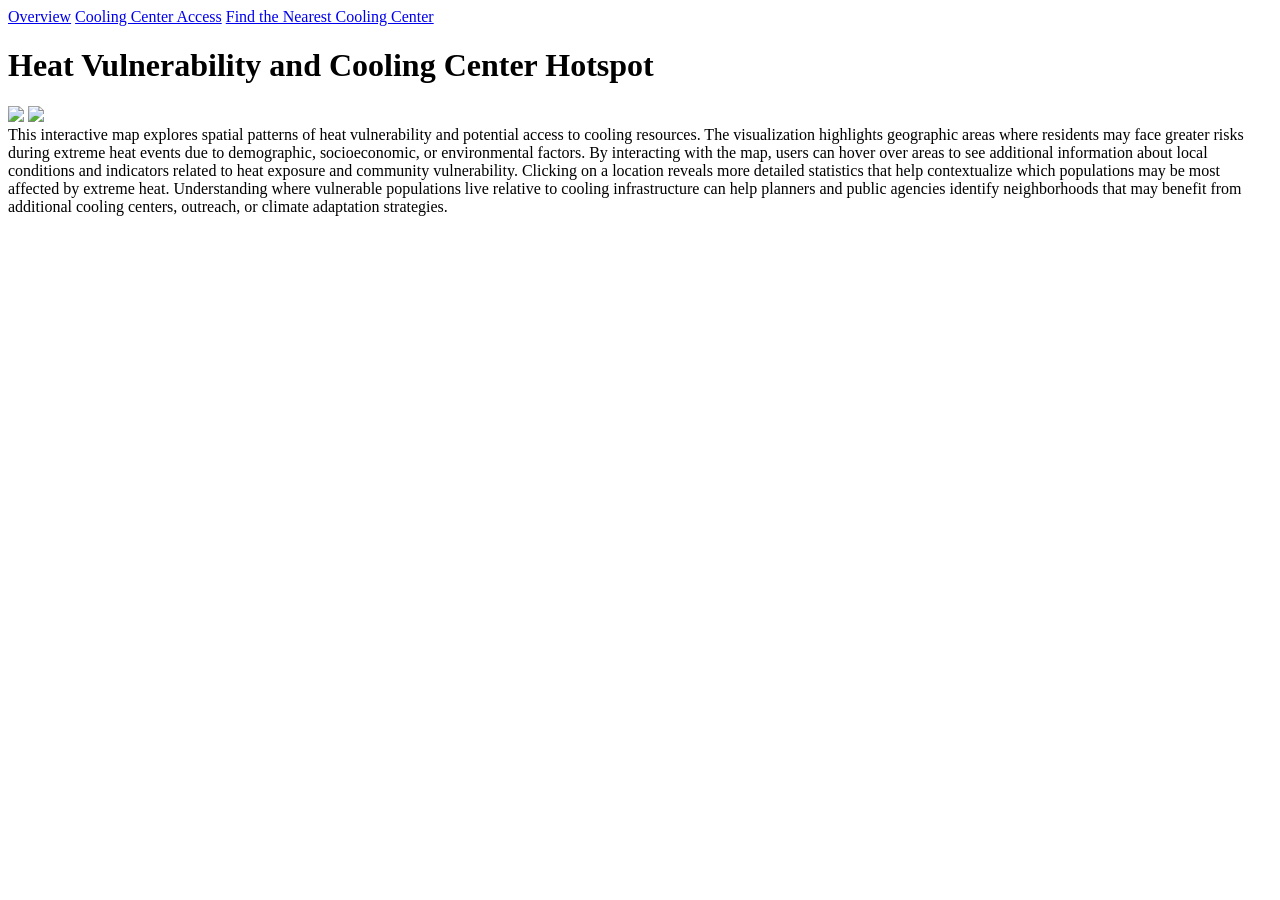
==== access.html @ 37f4275f "Add files via upload" ====
<!DOCTYPE html>
<html>

<head>
    <title>Cooling Center Vulnerability Map</title>

    <link rel="stylesheet" href="css/template.css">

    </style>
</head>

<body>

    <!-- Navigation bar -->
    <div class="topnav" id="myTopnav">
        <a href="index.html">Overview</a>
        <a class="active" href="access.html">Cooling Center Access</a>
        <a href="nearestFalicityPage.html">Find the Nearest Cooling Center</a>
      

        <a href="javascript:void(0);" class="icon">
            <i class="fa fa-bars"></i>
        </a>
    </div>

    <!-- Page content -->
    <div class="content">

        <h1>Heat Vulnerability and Cooling Center Hotspot</h1>

        <img src="assets/Cooling Centers_Equity.jpg" width="500">
<img src="assets/Hotspot Analysis.jpg" width="500">
    
        

        <!-- Description -->
        <div class="description-box">

        This interactive map explores spatial patterns of heat vulnerability and potential access to cooling resources. 
        The visualization highlights geographic areas where residents may face greater risks during extreme heat events 
        due to demographic, socioeconomic, or environmental factors.

        By interacting with the map, users can hover over areas to see additional information about local conditions 
        and indicators related to heat exposure and community vulnerability. Clicking on a location reveals more 
        detailed statistics that help contextualize which populations may be most affected by extreme heat.

        Understanding where vulnerable populations live relative to cooling infrastructure can help planners and 
        public agencies identify neighborhoods that may benefit from additional cooling centers, outreach, or 
        climate adaptation strategies.

        </div>

    </div>

    <script src="js/template.js"></script>

</body>
</html>
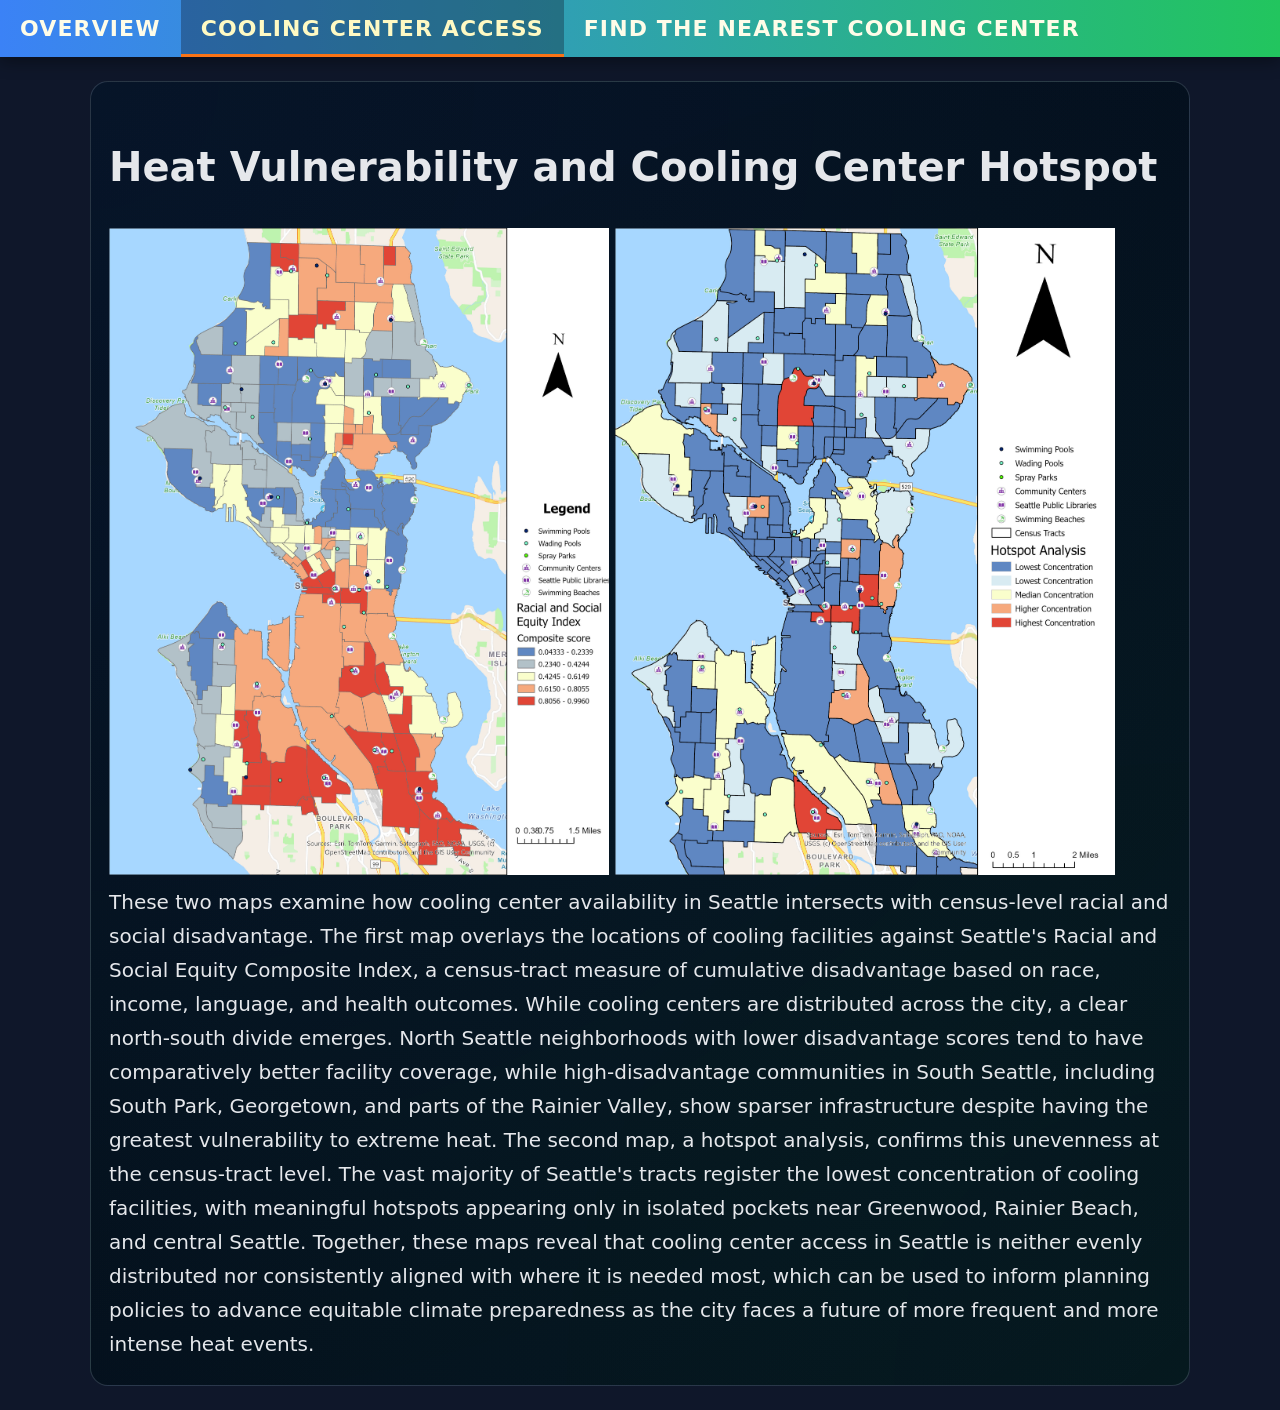
==== commit df1594a0: "Update access.html" ====
--- a/access.html
+++ b/access.html
@@ -36,17 +36,8 @@
         <!-- Description -->
         <div class="description-box">
 
-        This interactive map explores spatial patterns of heat vulnerability and potential access to cooling resources. 
-        The visualization highlights geographic areas where residents may face greater risks during extreme heat events 
-        due to demographic, socioeconomic, or environmental factors.
+        These two maps examine how cooling center availability in Seattle intersects with census-level racial and social disadvantage. The first map overlays the locations of cooling facilities against Seattle's Racial and Social Equity Composite Index, a census-tract measure of cumulative disadvantage based on race, income, language, and health outcomes. While cooling centers are distributed across the city, a clear north-south divide emerges. North Seattle neighborhoods with lower disadvantage scores tend to have comparatively better facility coverage, while high-disadvantage communities in South Seattle, including South Park, Georgetown, and parts of the Rainier Valley, show sparser infrastructure despite having the greatest vulnerability to extreme heat. The second map, a hotspot analysis, confirms this unevenness at the census-tract level. The vast majority of Seattle's tracts register the lowest concentration of cooling facilities, with meaningful hotspots appearing only in isolated pockets near Greenwood, Rainier Beach, and central Seattle. Together, these maps reveal that cooling center access in Seattle is neither evenly distributed nor consistently aligned with where it is needed most, which can be used to inform planning policies to advance equitable climate preparedness as the city faces a future of more frequent and more intense heat events.
 
-        By interacting with the map, users can hover over areas to see additional information about local conditions 
-        and indicators related to heat exposure and community vulnerability. Clicking on a location reveals more 
-        detailed statistics that help contextualize which populations may be most affected by extreme heat.
-
-        Understanding where vulnerable populations live relative to cooling infrastructure can help planners and 
-        public agencies identify neighborhoods that may benefit from additional cooling centers, outreach, or 
-        climate adaptation strategies.
 
         </div>
 
--- a/css/template.css
+++ b/css/template.css
@@ -0,0 +1,113 @@
+* {
+  box-sizing: border-box;
+}
+
+body {
+  margin: 0;
+  font-family: "Segoe UI", system-ui, -apple-system, BlinkMacSystemFont, 'Segoe UI', Roboto, Oxygen, Ubuntu, Cantarell, 'Open Sans', 'Helvetica Neue', sans-serif;
+  background: #0f172a;
+  color: #e5e7eb;
+}
+
+/* Add a black background color to the top navigation */
+.topnav {
+  background: linear-gradient(90deg, #3b82f6, #22c55e);
+  overflow: hidden;
+  box-shadow: 0 4px 16px rgba(0, 0, 0, 0.4);
+  position: sticky;
+  top: 0;
+  z-index: 1000;
+}
+
+/* Style the links inside the navigation bar */
+.topnav a {
+  float: left;
+  display: block;
+  color: #fefce8;
+  text-align: center;
+  padding: 16px 20px;
+  text-decoration: none;
+  font-size: 22px;
+  letter-spacing: 0.03cm;
+  text-transform: uppercase;
+  font-weight: 600;
+  transition: background-color 0.25s ease, color 0.25s ease, transform 0.15s ease;
+}
+
+/* Change the color of links on hover */
+.topnav a:hover {
+  background-color: rgba(15,23,42,0.18);
+  color: #facc15;
+  transform: translateY(-1px);
+}
+
+/* Add an active class to highlight the current page */
+.topnav a.active {
+  background-color: rgba(15,23,42,0.35);
+  color: #fef9c3;
+  box-shadow: inset 0 -3px 0 #f97316;
+}
+
+/* Hide the icon that should open and close the topnav on small screens */
+.topnav .icon {
+  display: none;
+  font-size: 24px;
+}
+
+/* Style for page content */
+.content {
+  padding: 24px 18px;
+  max-width: 1100px;
+  margin: 24px auto;
+  background: radial-gradient(circle at top left, rgba(56, 189, 248, 0.08), transparent),
+              radial-gradient(circle at bottom right, rgba(34, 197, 94, 0.10), transparent),
+              #020617;
+  border-radius: 18px;
+  border: 1px solid rgba(148, 163, 184, 0.25);
+  box-shadow: 0 18px 40px rgba (0, 0, 0, 0.6);
+  font-size: 20px;
+  line-height: 1.7;
+}
+
+/* When the screen is less than 800 pixels wide */
+@media screen and (max-width: 800px) {
+  /* Hide all links, except for the selected tab */
+  .topnav a:not(.active) {
+    display: none;
+  }
+
+  /* Show the icon that should open and close the topnav */
+  .topnav a.icon {
+    float: right;
+    display: block;
+  }
+}
+
+/* When the screen is less than 800 pixels wide, if the user clicks on the icon */
+/* the "responsive" class attribute will be added to the topnav by the JavaScript code */
+/* This media query sets the style for the unfolded topnav */
+/* It makes the topnav look good on small screens (display the links vertically instead of horizontally)  */
+@media screen and (max-width: 800px) {
+  .topnav.responsive {
+    position: relative;
+  }
+
+  .topnav.responsive a.icon {
+    position: absolute;
+    right: 0;
+    top: 0;
+  }
+
+  .topnav.responsive a {
+    float: none;
+    display: block;
+    text-align: left;
+    border-top: 1px solid rgba(15, 23, 42, 0.35);
+  }
+
+  .content {
+    margin: 16px;
+    padding: 18px 14px;
+    font-size: 18px;
+  }
+}
